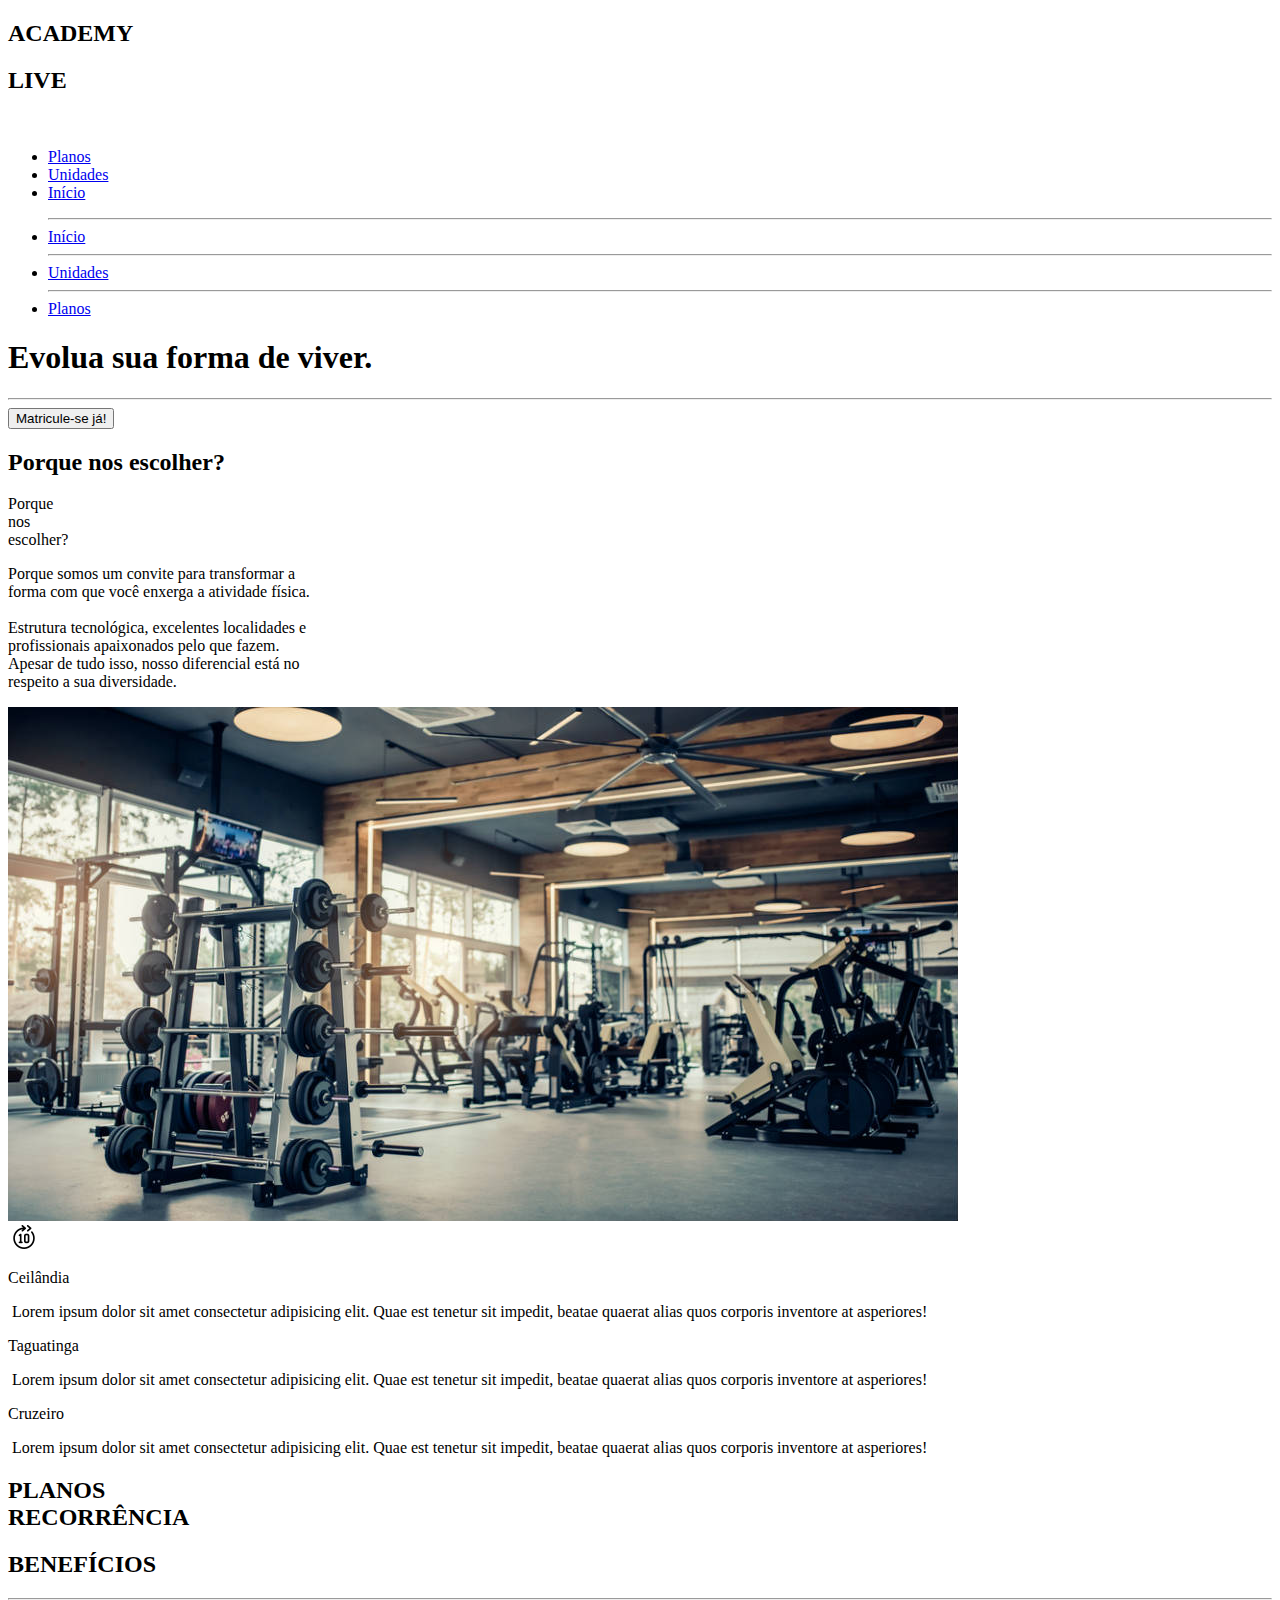
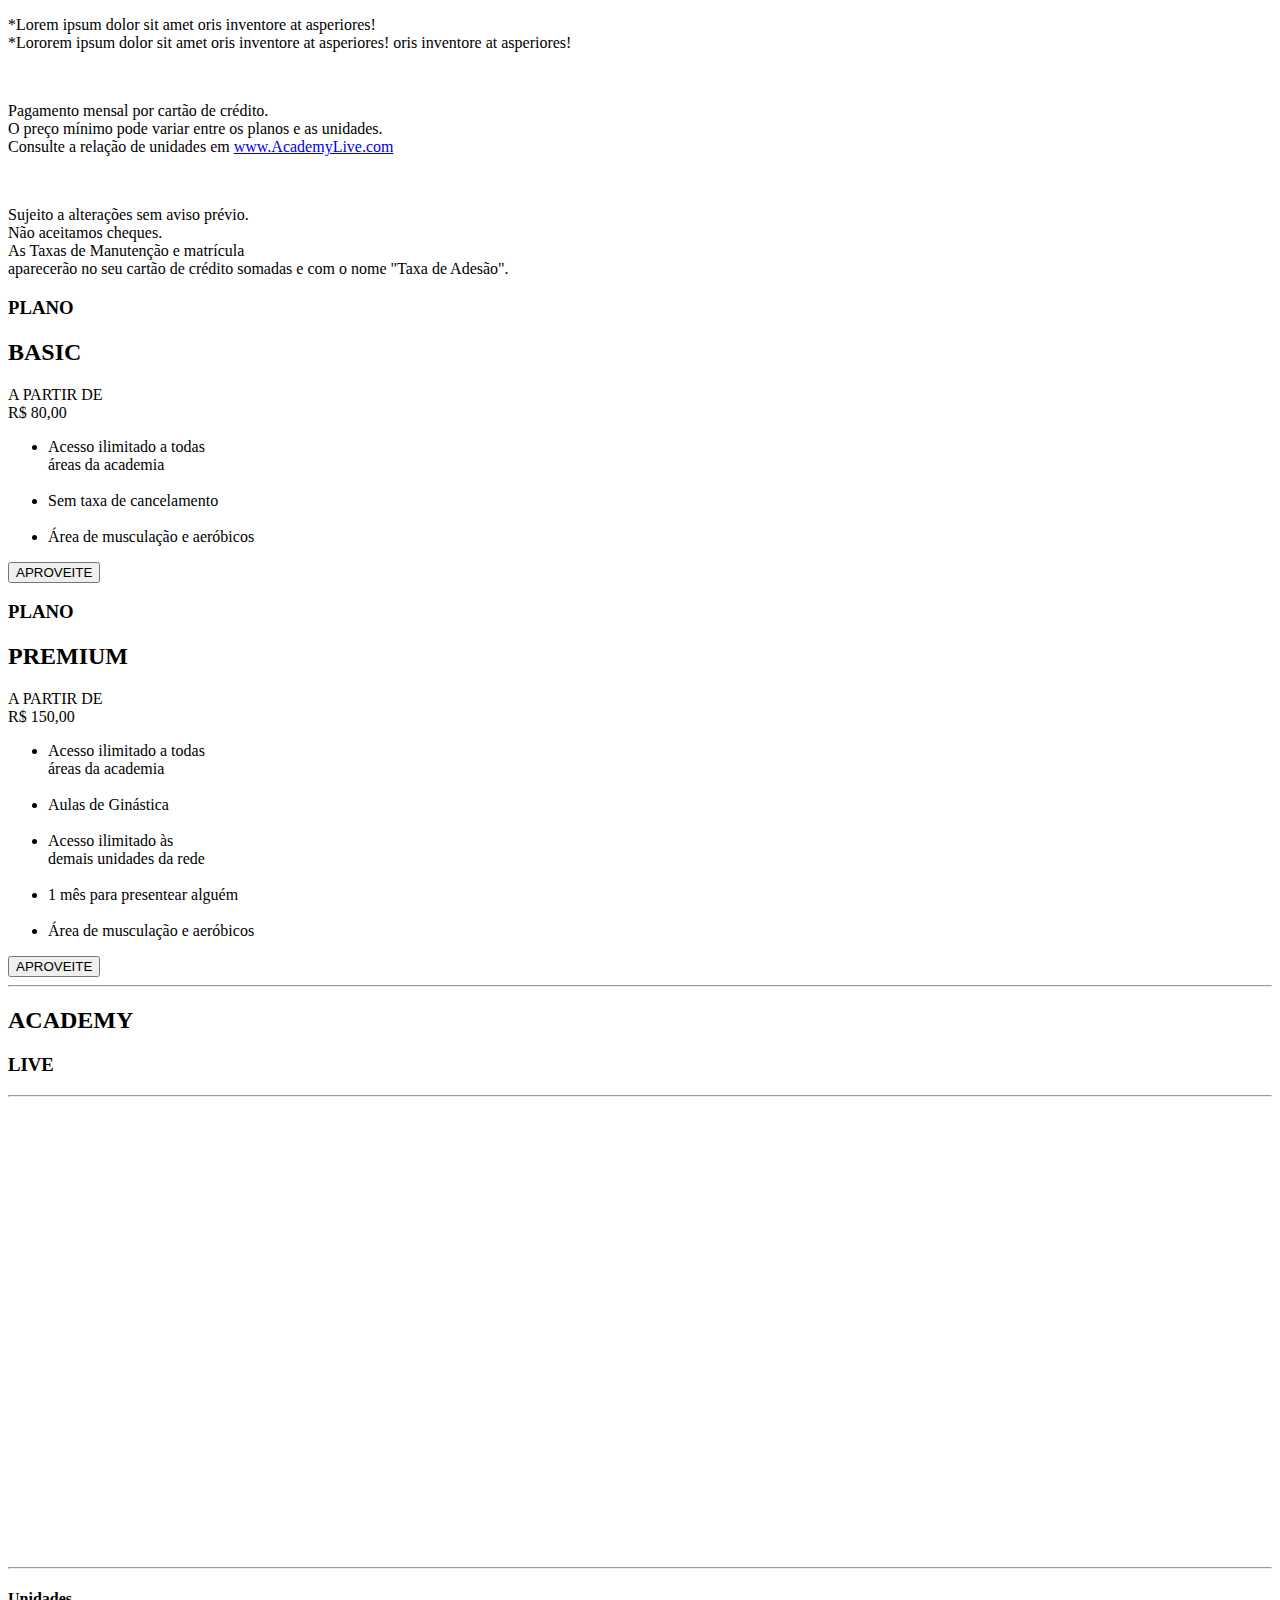
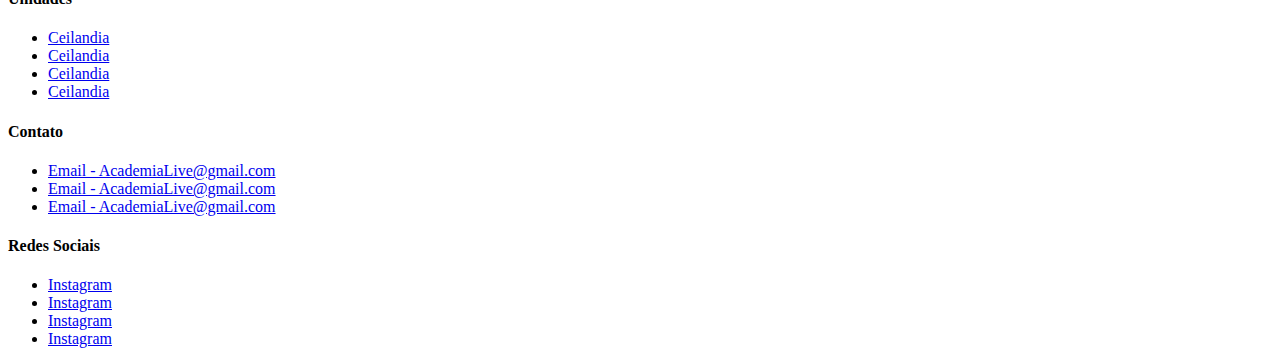
==== index.html @ 6fea3fb0 "Add files via upload" ====
<!DOCTYPE html>
<html lang="pt-br">

<head>
    <meta charset="UTF-8">
    <meta http-equiv="X-UA-Compatible" content="IE=edge">
    <meta name="viewport" content="width=device-width, initial-scale=1.0">
    <link rel="stylesheet" href="./css/style.css" type="text/css">
    <link rel="preconnect" href="https://fonts.googleapis.com">
    <link rel="preconnect" href="https://fonts.gstatic.com" crossorigin>
    <link href="https://fonts.googleapis.com/css2?family=Poppins:wght@200;300;500&display=swap" rel="stylesheet">
    <title>Academia</title>
</head>

<body>

    <!--Cabeçalho-->

    <header class="">
        <nav>
            <div class="nav-title">
                <h2>ACADEMY</h2>
                <h2>LIVE</h2>
            </div>
            <div class="btn-menu">
                <img id="menu" src="./css/menu.png" alt="">
            </div>

            <div class="nav-list">
                <ul>
                    <li><a href="#sec3">Planos</a></li>
                    <li><a href="#sec2">Unidades</a></li>
                    <li><a href="#sec1">Início</a></li>
                </ul>
            </div>

            <div id="nav-menu" class="hide nav-menu ">
                <ul>
                    <hr>
                    <li><a href="#sec1">Início</a></li>
                    <hr>
                    <li><a href="#sec2">Unidades</a></li>
                    <hr>
                    <li><a href="#sec3">Planos</a></li>
                    
                    
                </ul>
            </div>
            
        </nav>
    </header>

    <!--Corpo-->

    <main>
            <section id="sec1">
                <h1>
                    Evolua sua forma de viver.
                </h1>
                <hr>
                <a href="#"><button>Matricule-se já!</button></a>

                    <div class="container">
                       
                        <div class="texto-1">
                            <h2 class="texto-h2">Porque nos escolher?</h2>
        
                            <p class="p-texto">
                                Porque <br>
                                nos <br>
                                escolher?
                            </p>
                            <p>
                                Porque somos um convite para transformar a<br>
                                forma com que você enxerga a atividade física.<br>
                                <br>
                                Estrutura tecnológica, excelentes localidades e <br>
                                profissionais apaixonados pelo que fazem.<br>
                                Apesar de tudo isso, nosso diferencial está no<br>
                                respeito a sua diversidade.
                            </p>
                        </div>
                        <div id="texto-2" class="texto-2">
                            <video id="video" class="video"
                                src="./css/Halteres para academia em casa_ review de 3 versões, nacionais e importadas.mp4"
                                poster="./css/academia.jpg"></video>
                            <div id="controler" class="none">
                                <img id="retroceder" src="./css/retroceder.png" alt="">
                                <img id="avancar" src="./css/avancar.png" alt="">
                                <img id="play" src="./css/toque.png" alt="">
                                <img id="pause" src="./css/pausa.png" alt="">
        
                            </div>
                    </div>
            </section>
        </div>

        <section id="sec2">

            <div class="all-cards container">
                <div class="cards">
                    <p>Ceilândia</p>
                    <div class="unidades"><img src="./css/unidade-1.jpg" alt="">
                        <span>
                            Lorem ipsum dolor sit amet consectetur adipisicing elit. Quae est tenetur sit impedit, beatae
                            quaerat alias quos corporis inventore at asperiores!
                        </span>
                    </div>
                        
                    </div>

                <div class="cards">
                    <p>Taguatinga</p>
                    <div class="unidades"><img src="./css/unidade-2.jpg" alt="">
                        <span>
                        Lorem ipsum dolor sit amet consectetur adipisicing elit. Quae est tenetur sit impedit, beatae
                        quaerat alias quos corporis inventore at asperiores!
                        </span>
                    </div>
                </div>

                <div class="cards">
                    <p>Cruzeiro</p>
                    <div class="unidades"><img src="./css/unidade-1.jpg" alt="">
                        <span>
                            Lorem ipsum dolor sit amet consectetur adipisicing elit. Quae est tenetur sit impedit, beatae
                            quaerat alias quos corporis inventore at asperiores!
                        </span>
                    </div>
                    
                </div>
            </div>

        </section>

        <section id="sec3" class="container">
            <div class="text-card">
                <div class="title-card">
                    <h2>PLANOS<br>RECORRÊNCIA<br>
                    </h2>
                    <h2>BENEFÍCIOS</h2>
                </div>

                <hr>

                <div class="p-card">
                    <p>
                        *Lorem ipsum dolor sit amet oris inventore at asperiores! <br>*Lororem ipsum dolor sit amet oris
                        inventore at asperiores! oris inventore at asperiores!
                    </p>
                    <br>
                    <p>
                        Pagamento mensal por cartão de crédito.<br> O preço mínimo pode variar entre os planos e as
                        unidades.<br>
                        Consulte a relação de unidades em <a href="https://riquelme69.github.io/Academia/"
                            target="blank">www.AcademyLive.com</a>
                    </p>
                    <br>
                    <p>
                        Sujeito a alterações sem aviso prévio. <br>Não aceitamos cheques.<br> As Taxas de Manutenção e
                        matrícula <br>aparecerão
                        no seu cartão de crédito somadas e com o nome "Taxa de Adesão".
                    </p>
                </div>

            </div>

            <div class="planos1">
                <div class="planos">
                    <h3>PLANO</h3>
                    <h2>BASIC</h2>
                </div>
                <div class="card-valor">
                    <p>A PARTIR DE <br> R$ 80,00 </p>
                </div>
                <div class="plano">
                    <ul>
                        <li>
                            Acesso ilimitado a todas <br> áreas da academia
                        </li>
                        <br>
                        <li>
                            Sem taxa de cancelamento
                        </li>
                        <br>
                        <li>
                            Área de musculação e aeróbicos
                        </li>
                    </ul>
                </div>
                <a href="#"><button class="btn-aproveite">APROVEITE</button></a>
            </div>


            <div class="planos2">
                <div class="planos">
                    <h3>PLANO</h3>
                    <h2>PREMIUM</h2>
                </div>
                <div class="card-valor">
                    <p>A PARTIR DE <br> R$ 150,00</p>
                </div>
                <div class="plano">
                    <ul>
                        <li>
                            Acesso ilimitado a todas <br> áreas da academia
                        </li>
                        <br>
                        <li>
                            Aulas de Ginástica
                        </li>
                        <br>
                        <li>
                            Acesso ilimitado às <br>demais unidades da rede
                        </li>
                        <br>
                        <li>
                            1 mês para presentear alguém
                        </li>
                        <br>
                        <li>
                            Área de musculação e aeróbicos
                        </li>
                    </ul>
                </div>
                <a href="#"><button class="btn-aproveite">APROVEITE</button></a>
            </div>

        </section>

    <!--final-->

    <footer id="final">
        <div class="final-1 final-card">
            <div class="titulo-final">
                
                <hr>
                <h2>ACADEMY</h2>
                <h3>LIVE</h2>
                <hr>

            </div>
            
                <div class="mapa">
                    <iframe
                        src="https://www.google.com/maps/embed?pb=!1m18!1m12!1m3!1d30711.63481741004!2d-48.12841178748059!3d-15.806360791713054!2m3!1f0!2f0!3f0!3m2!1i1024!2i768!4f13.1!3m3!1m2!1s0x935bcc7db380028d%3A0xe009ea847833cf27!2sVida%20Fit%20Academia!5e0!3m2!1spt-BR!2sbr!4v1650405783123!5m2!1spt-BR!2sbr"
                        width="600" height="450" style="border:0;" allowfullscreen="" loading="lazy"
                        referrerpolicy="no-referrer-when-downgrade"></iframe>
                        <hr>
                </div>
        </div>
        <div class="final-card">
            <h4>Unidades</h4>
            <ul>
                <li>
                    <a href="#">Ceilandia</a>
                </li>
                <li>
                    <a href="#">Ceilandia</a>
                </li>
                <li>
                    <a href="#">Ceilandia</a>
                </li>
                <li>
                    <a href="#">Ceilandia</a>
                </li>
            </ul>
        </div>
        <div class="final-card">
            <h4>Contato</h4>
            <ul>
                <li>
                    <a href="#"> Email - AcademiaLive@gmail.com</a>
                </li>
                <li>
                    <a href="#"> Email - AcademiaLive@gmail.com</a>
                </li>
                <li>
                    <a href="#"> Email - AcademiaLive@gmail.com</a>
                </li>
            </ul>
        </div>
        <div class="final-card">
            <h4>Redes Sociais</h4>
            <ul>
                <li>
                    <a href="#">Instagram</a>
                </li>
                <li>
                    <a href="#">Instagram</a>
                </li>
                <li>
                    <a href="#">Instagram</a>
                </li>
                <li>
                    <a href="#">Instagram</a>
                </li>
            </ul>
        </div>
    </footer>
</body>
<script src="script.js"></script>

</html>
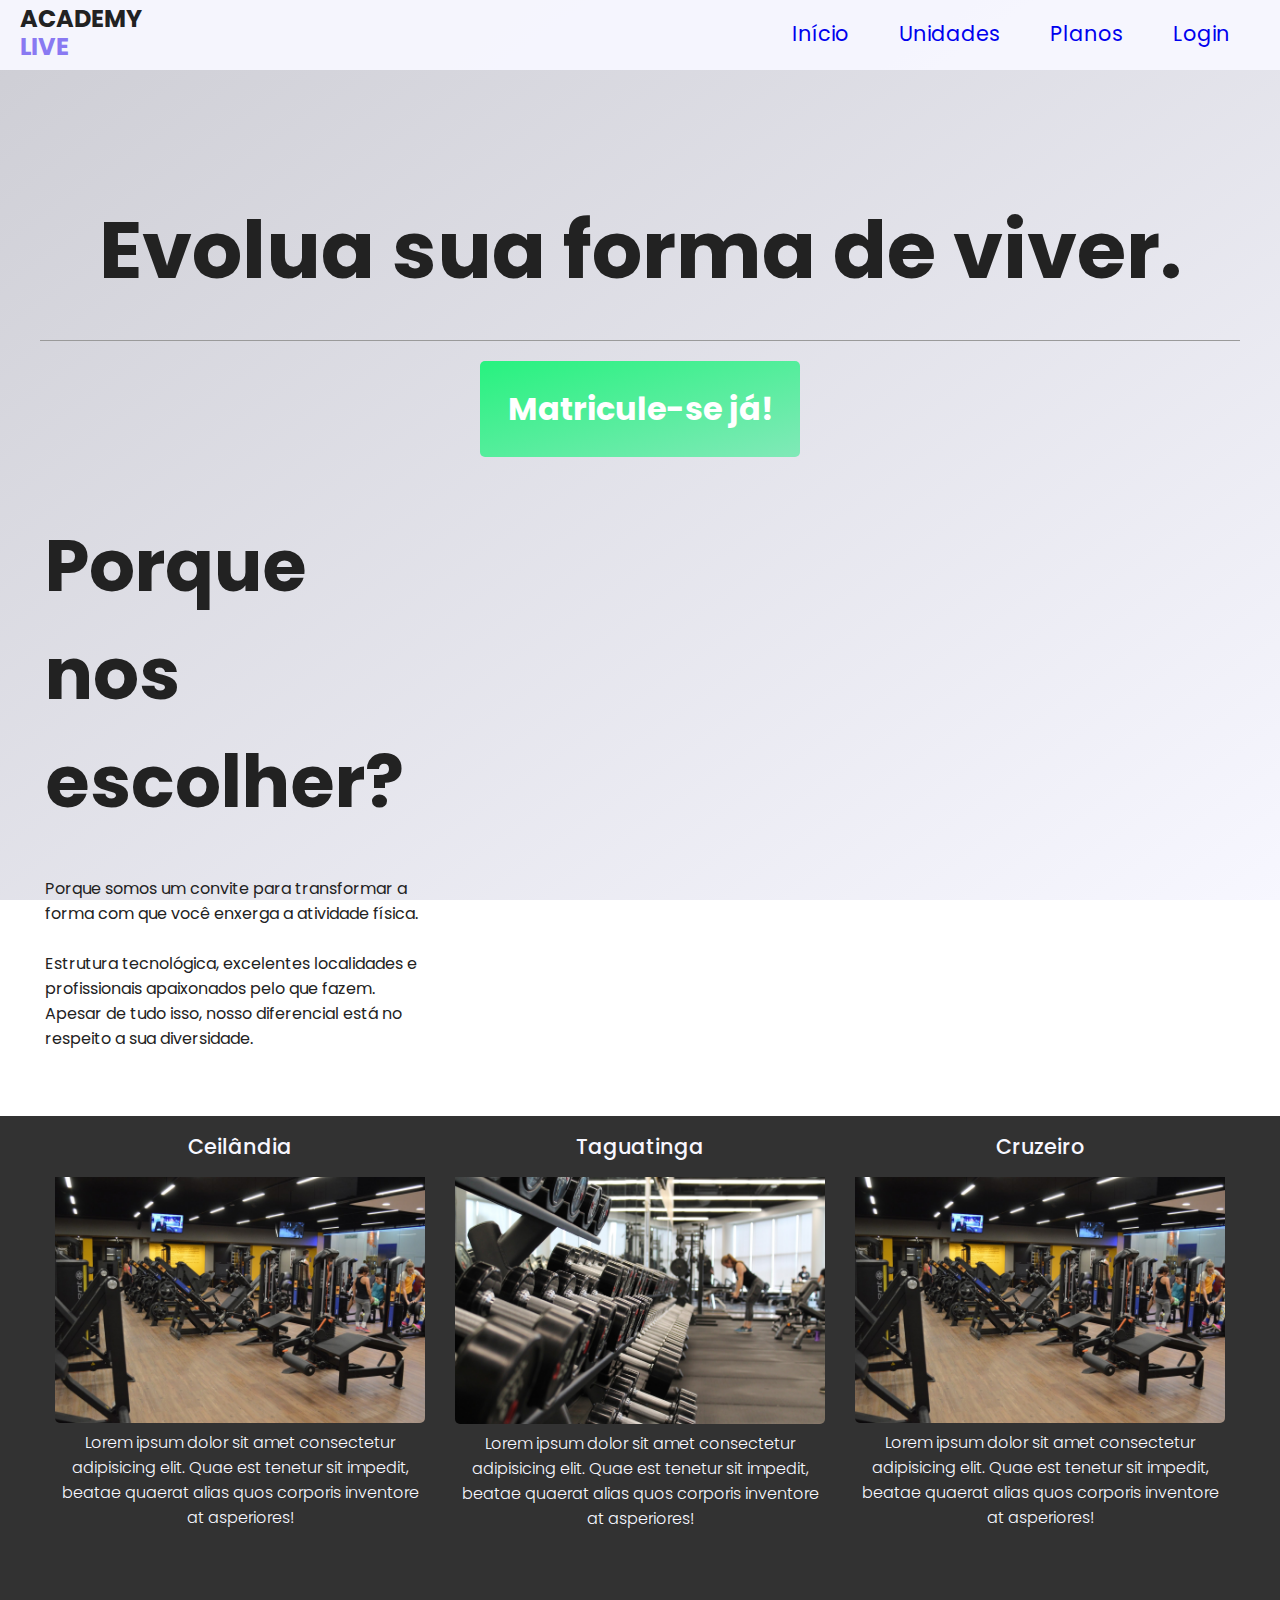
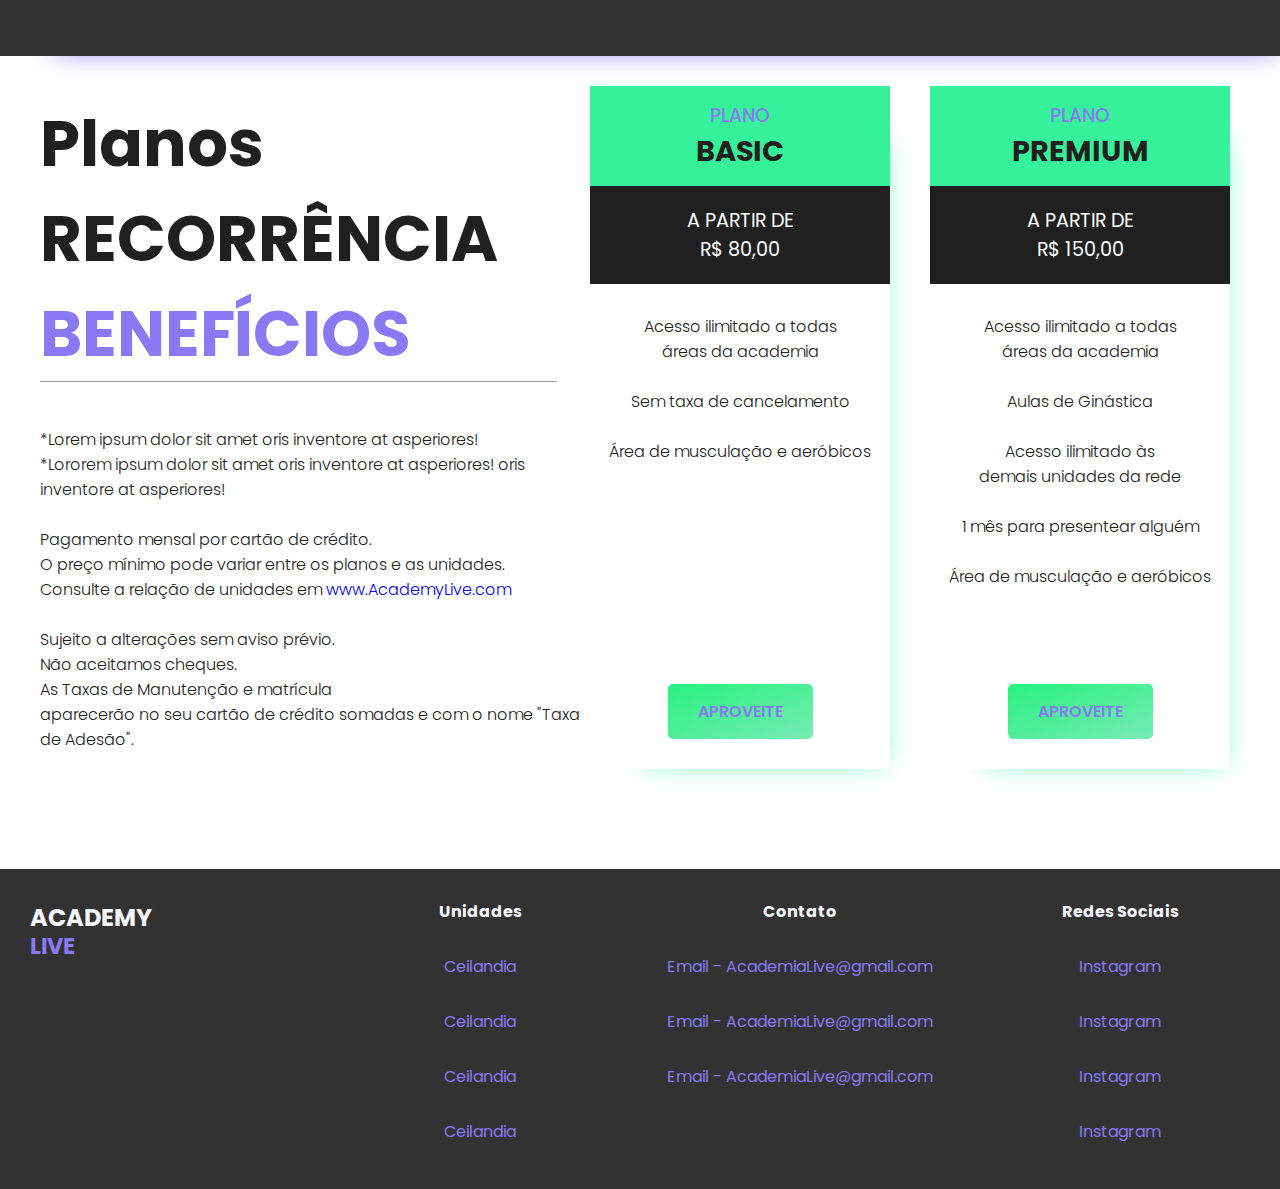
==== commit 6ca49e64: "Atualizando" ====
--- a/index.html
+++ b/index.html
@@ -9,28 +9,29 @@
     <link rel="preconnect" href="https://fonts.googleapis.com">
     <link rel="preconnect" href="https://fonts.gstatic.com" crossorigin>
     <link href="https://fonts.googleapis.com/css2?family=Poppins:wght@200;300;500&display=swap" rel="stylesheet">
-    <title>Academia</title>
+    <link rel="shortcut icon" href="./css/academia.png" type="image/x-icon">
+    <title>Academy Live</title>
 </head>
 
 <body>
-
     <!--Cabeçalho-->
 
-    <header class="">
+    <header>
         <nav>
             <div class="nav-title">
                 <h2>ACADEMY</h2>
-                <h2>LIVE</h2>
+                <h2 href="./index.html"><a href="./index.html">LIVE</a></h2>
             </div>
             <div class="btn-menu">
-                <img id="menu" src="./css/menu.png" alt="">
+                <img id="menu" src="./css/images-index/menu.png" alt="">
             </div>
 
             <div class="nav-list">
                 <ul>
+                    <li><a href="./login.html" target="_blank">Login</a></li>
                     <li><a href="#sec3">Planos</a></li>
                     <li><a href="#sec2">Unidades</a></li>
-                    <li><a href="#sec1">Início</a></li>
+                    <li><a href="./index.html">Início</a></li>
                 </ul>
             </div>
 
@@ -42,212 +43,212 @@
                     <li><a href="#sec2">Unidades</a></li>
                     <hr>
                     <li><a href="#sec3">Planos</a></li>
-                    
-                    
+                    <hr>
+                    <li><a href="./login.html">Login</a></li>
+
+
                 </ul>
             </div>
-            
+
         </nav>
     </header>
 
     <!--Corpo-->
 
-    <main>
-            <section id="sec1">
-                <h1>
-                    Evolua sua forma de viver.
-                </h1>
-                <hr>
-                <a href="#"><button>Matricule-se já!</button></a>
-
-                    <div class="container">
-                       
-                        <div class="texto-1">
-                            <h2 class="texto-h2">Porque nos escolher?</h2>
-        
-                            <p class="p-texto">
-                                Porque <br>
-                                nos <br>
-                                escolher?
-                            </p>
-                            <p>
-                                Porque somos um convite para transformar a<br>
-                                forma com que você enxerga a atividade física.<br>
-                                <br>
-                                Estrutura tecnológica, excelentes localidades e <br>
-                                profissionais apaixonados pelo que fazem.<br>
-                                Apesar de tudo isso, nosso diferencial está no<br>
-                                respeito a sua diversidade.
-                            </p>
-                        </div>
-                        <div id="texto-2" class="texto-2">
-                            <video id="video" class="video"
-                                src="./css/Halteres para academia em casa_ review de 3 versões, nacionais e importadas.mp4"
-                                poster="./css/academia.jpg"></video>
-                            <div id="controler" class="none">
-                                <img id="retroceder" src="./css/retroceder.png" alt="">
-                                <img id="avancar" src="./css/avancar.png" alt="">
-                                <img id="play" src="./css/toque.png" alt="">
-                                <img id="pause" src="./css/pausa.png" alt="">
-        
-                            </div>
+    <div class="container">
+        <section id="sec1">
+            <h1>
+                Evolua sua forma de viver.
+            </h1>
+            <hr>
+            <a href="#"><button>Matricule-se já!</button></a>
+
+            <div class="container">
+                <div class="texto-1">
+                    <div class="p-texto">
+                        <p>Porque<br>
+                            nos<br>
+                            escolher?</p>
                     </div>
-            </section>
-        </div>
-
-        <section id="sec2">
-
-            <div class="all-cards container">
-                <div class="cards">
-                    <p>Ceilândia</p>
-                    <div class="unidades"><img src="./css/unidade-1.jpg" alt="">
-                        <span>
-                            Lorem ipsum dolor sit amet consectetur adipisicing elit. Quae est tenetur sit impedit, beatae
-                            quaerat alias quos corporis inventore at asperiores!
-                        </span>
+                    <div>
+                        <p>
+                            Porque somos um convite para transformar a<br>
+                            forma com que você enxerga a atividade física.<br>
+                            <br>
+                            Estrutura tecnológica, excelentes localidades e <br>
+                            profissionais apaixonados pelo que fazem.<br>
+                            Apesar de tudo isso, nosso diferencial está no<br>
+                            respeito a sua diversidade.
+                        </p>
                     </div>
-                        
+
+                </div>
+                <div id="texto-2" class="texto-2">
+                    <video id="video" class="video" src="./css/academia-video.mp4"></video>
+                    <div id="controler" class="none">
+                        <img id="retroceder" src="./css/images-index/retroceder.png" alt="">
+                        <img id="avancar" src="./css/images-index/avancar.png" alt="">
+                        <img id="play" src="./css/images-index/toque.png" alt="">
+                        <img id="pause" src="./css/images-index/pausa.png" alt="">
+
                     </div>
-
-                <div class="cards">
-                    <p>Taguatinga</p>
-                    <div class="unidades"><img src="./css/unidade-2.jpg" alt="">
-                        <span>
+                </div>
+        </section>
+    </div>
+
+    <section id="sec2">
+
+        <div class="all-cards">
+            <div class="cards">
+                <p>Ceilândia</p>
+                <div class="unidades"><img src="./css/images-index/unidade-1.jpg" alt="">
+                    <span>
                         Lorem ipsum dolor sit amet consectetur adipisicing elit. Quae est tenetur sit impedit, beatae
                         quaerat alias quos corporis inventore at asperiores!
-                        </span>
-                    </div>
-                </div>
-
-                <div class="cards">
-                    <p>Cruzeiro</p>
-                    <div class="unidades"><img src="./css/unidade-1.jpg" alt="">
-                        <span>
-                            Lorem ipsum dolor sit amet consectetur adipisicing elit. Quae est tenetur sit impedit, beatae
-                            quaerat alias quos corporis inventore at asperiores!
-                        </span>
-                    </div>
-                    
-                </div>
-            </div>
-
-        </section>
-
-        <section id="sec3" class="container">
-            <div class="text-card">
-                <div class="title-card">
-                    <h2>PLANOS<br>RECORRÊNCIA<br>
-                    </h2>
-                    <h2>BENEFÍCIOS</h2>
-                </div>
-
-                <hr>
-
-                <div class="p-card">
-                    <p>
-                        *Lorem ipsum dolor sit amet oris inventore at asperiores! <br>*Lororem ipsum dolor sit amet oris
-                        inventore at asperiores! oris inventore at asperiores!
-                    </p>
-                    <br>
-                    <p>
-                        Pagamento mensal por cartão de crédito.<br> O preço mínimo pode variar entre os planos e as
-                        unidades.<br>
-                        Consulte a relação de unidades em <a href="https://riquelme69.github.io/Academia/"
-                            target="blank">www.AcademyLive.com</a>
-                    </p>
-                    <br>
-                    <p>
-                        Sujeito a alterações sem aviso prévio. <br>Não aceitamos cheques.<br> As Taxas de Manutenção e
-                        matrícula <br>aparecerão
-                        no seu cartão de crédito somadas e com o nome "Taxa de Adesão".
-                    </p>
-                </div>
-
-            </div>
-
-            <div class="planos1">
-                <div class="planos">
-                    <h3>PLANO</h3>
-                    <h2>BASIC</h2>
-                </div>
-                <div class="card-valor">
-                    <p>A PARTIR DE <br> R$ 80,00 </p>
-                </div>
-                <div class="plano">
-                    <ul>
-                        <li>
-                            Acesso ilimitado a todas <br> áreas da academia
-                        </li>
-                        <br>
-                        <li>
-                            Sem taxa de cancelamento
-                        </li>
-                        <br>
-                        <li>
-                            Área de musculação e aeróbicos
-                        </li>
-                    </ul>
-                </div>
-                <a href="#"><button class="btn-aproveite">APROVEITE</button></a>
-            </div>
-
-
-            <div class="planos2">
-                <div class="planos">
-                    <h3>PLANO</h3>
-                    <h2>PREMIUM</h2>
-                </div>
-                <div class="card-valor">
-                    <p>A PARTIR DE <br> R$ 150,00</p>
-                </div>
-                <div class="plano">
-                    <ul>
-                        <li>
-                            Acesso ilimitado a todas <br> áreas da academia
-                        </li>
-                        <br>
-                        <li>
-                            Aulas de Ginástica
-                        </li>
-                        <br>
-                        <li>
-                            Acesso ilimitado às <br>demais unidades da rede
-                        </li>
-                        <br>
-                        <li>
-                            1 mês para presentear alguém
-                        </li>
-                        <br>
-                        <li>
-                            Área de musculação e aeróbicos
-                        </li>
-                    </ul>
-                </div>
-                <a href="#"><button class="btn-aproveite">APROVEITE</button></a>
-            </div>
-
-        </section>
+                    </span>
+                </div>
+
+            </div>
+
+            <div class="cards">
+                <p>Taguatinga</p>
+                <div class="unidades"><img src="./css/images-index/unidade-2.jpg" alt="">
+                    <span>
+                        Lorem ipsum dolor sit amet consectetur adipisicing elit. Quae est tenetur sit impedit, beatae
+                        quaerat alias quos corporis inventore at asperiores!
+                    </span>
+                </div>
+            </div>
+
+            <div class="cards">
+                <p>Cruzeiro</p>
+                <div class="unidades"><img src="./css/images-index/unidade-1.jpg" alt="">
+                    <span>
+                        Lorem ipsum dolor sit amet consectetur adipisicing elit. Quae est tenetur sit impedit, beatae
+                        quaerat alias quos corporis inventore at asperiores!
+                    </span>
+                </div>
+
+            </div>
+        </div>
+
+    </section>
+
+    <section id="sec3" class="container">
+        <div class="text-card" class="container">
+            <div class="title-card">
+                <h2>Planos</h2>
+                <h2>RECORRÊNCIA</h2>
+                <h2>BENEFÍCIOS</h2>
+            </div>
+
+            <hr>
+
+            <div class="p-card">
+                <p>
+                    *Lorem ipsum dolor sit amet oris inventore at asperiores! <br>*Lororem ipsum dolor sit amet oris
+                    inventore at asperiores! oris inventore at asperiores!
+                </p>
+                <br>
+                <p>
+                    Pagamento mensal por cartão de crédito.<br> O preço mínimo pode variar entre os planos e as
+                    unidades.<br>
+                    Consulte a relação de unidades em <a href="https://riquelme69.github.io/Academia/"
+                        target="blank">www.AcademyLive.com</a>
+                </p>
+                <br>
+                <p>
+                    Sujeito a alterações sem aviso prévio. <br>Não aceitamos cheques.<br> As Taxas de Manutenção e
+                    matrícula <br>aparecerão
+                    no seu cartão de crédito somadas e com o nome "Taxa de Adesão".
+                </p>
+            </div>
+
+        </div>
+
+        <div class="planos1">
+            <div class="planos">
+                <h3>PLANO</h3>
+                <h2>BASIC</h2>
+            </div>
+            <div class="card-valor">
+                <p>A PARTIR DE <br> R$ 80,00 </p>
+            </div>
+            <div class="plano">
+                <ul>
+                    <li>
+                        Acesso ilimitado a todas <br> áreas da academia
+                    </li>
+                    <br>
+                    <li>
+                        Sem taxa de cancelamento
+                    </li>
+                    <br>
+                    <li>
+                        Área de musculação e aeróbicos
+                    </li>
+                </ul>
+            </div>
+            <a href="#"><button class="btn-aproveite">APROVEITE</button></a>
+        </div>
+
+
+        <div class="planos2">
+            <div class="planos">
+                <h3>PLANO</h3>
+                <h2>PREMIUM</h2>
+            </div>
+            <div class="card-valor">
+                <p>A PARTIR DE <br> R$ 150,00</p>
+            </div>
+            <div class="plano">
+                <ul>
+                    <li>
+                        Acesso ilimitado a todas <br> áreas da academia
+                    </li>
+                    <br>
+                    <li>
+                        Aulas de Ginástica
+                    </li>
+                    <br>
+                    <li>
+                        Acesso ilimitado às <br>demais unidades da rede
+                    </li>
+                    <br>
+                    <li>
+                        1 mês para presentear alguém
+                    </li>
+                    <br>
+                    <li>
+                        Área de musculação e aeróbicos
+                    </li>
+                </ul>
+            </div>
+            <a href="#"><button class="btn-aproveite">APROVEITE</button></a>
+        </div>
+
+    </section>
 
     <!--final-->
 
     <footer id="final">
         <div class="final-1 final-card">
             <div class="titulo-final">
-                
+
                 <hr>
                 <h2>ACADEMY</h2>
                 <h3>LIVE</h2>
+                    <hr>
+
+            </div>
+
+            <div class="mapa">
+                <iframe
+                    src="https://www.google.com/maps/embed?pb=!1m18!1m12!1m3!1d30711.63481741004!2d-48.12841178748059!3d-15.806360791713054!2m3!1f0!2f0!3f0!3m2!1i1024!2i768!4f13.1!3m3!1m2!1s0x935bcc7db380028d%3A0xe009ea847833cf27!2sVida%20Fit%20Academia!5e0!3m2!1spt-BR!2sbr!4v1650405783123!5m2!1spt-BR!2sbr"
+                    width="600" height="450" style="border:0;" allowfullscreen="" loading="lazy"
+                    referrerpolicy="no-referrer-when-downgrade"></iframe>
                 <hr>
-
-            </div>
-            
-                <div class="mapa">
-                    <iframe
-                        src="https://www.google.com/maps/embed?pb=!1m18!1m12!1m3!1d30711.63481741004!2d-48.12841178748059!3d-15.806360791713054!2m3!1f0!2f0!3f0!3m2!1i1024!2i768!4f13.1!3m3!1m2!1s0x935bcc7db380028d%3A0xe009ea847833cf27!2sVida%20Fit%20Academia!5e0!3m2!1spt-BR!2sbr!4v1650405783123!5m2!1spt-BR!2sbr"
-                        width="600" height="450" style="border:0;" allowfullscreen="" loading="lazy"
-                        referrerpolicy="no-referrer-when-downgrade"></iframe>
-                        <hr>
-                </div>
+            </div>
         </div>
         <div class="final-card">
             <h4>Unidades</h4>
@@ -298,6 +299,8 @@
             </ul>
         </div>
     </footer>
+    </div>
+
 </body>
 <script src="script.js"></script>
 
--- a/css/style.css
+++ b/css/style.css
@@ -0,0 +1,576 @@
+* {
+    margin: 0;
+    padding: 0%;
+    text-decoration: none;
+    list-style: none;
+    box-sizing: border-box;
+    box-sizing: border-box;
+    font-family: 'Poppins', Arial, sans-serif;
+}
+
+.container {
+    max-width: 1200px;
+    margin: 0 auto;
+}
+body {
+    background-image: linear-gradient(to bottom right, #CDCDD4, #F7F7FF);
+    background-attachment: fixed;
+    width: 100%;
+    height: 100vh;
+    color: #222222;
+    overflow-x: hidden;
+}
+
+/* HEADER */
+
+header {
+    background-color: #f7f7fff1;
+    height: 70px;
+    width: 100%;
+}
+
+header .nav-list ul {
+    float: right;
+}
+
+header .nav-list ul li {
+    float: right;
+    padding-right: 50px;
+    font-size: 1.3rem;
+}
+
+header .nav-title {
+    display: inline-block;
+    color: #222222;
+}
+
+header .nav-title h2 {
+    line-height: 18px;
+    margin-left: 20px;
+    margin-top: 10px;
+}
+header .nav-list{
+    display: block;
+    float: right;
+    padding-top: 18px;
+    color: #222222;
+}
+header .nav-title h2 a{
+    color: #8979F2;
+    cursor: pointer;
+}
+
+header .nav-title h2 a:visited{
+    color: #8979F2;
+}
+header .nav-title h2 a:hover {
+    color: #35F29A;
+    transition:all .3s ease-in;
+}
+header .nav-list a:visited{
+    text-decoration: none;
+    color: #222222;
+}
+
+header .nav-list a:hover, .nav-menu a:hover {
+    text-decoration: none;
+    transition: color .5s;
+    color: #35F29A;
+    text-decoration: underline;
+}
+
+/* Style do Menu */
+
+.btn-menu {
+    float: right;
+    margin-top: 20px;
+    margin-right: 20px;
+    display: none;
+    cursor: pointer;
+}
+
+header .nav-menu {
+    background-color: #f7f7fff1;
+    text-align: center;
+    font-size: 1.2rem;
+    position: absolute;
+    width: 100%;
+    transition:transform .3s ease-in;
+}
+header .nav-menu a:visited{
+    color: #222222;
+    cursor: pointer;
+}
+header .nav-menu a:visited{
+    color: #222222;
+}
+header .nav-menu a:hover{
+    transition: color .3s;
+    color: #35F29A;
+}
+header .nav-menu ul li {
+    text-align: center;
+    margin: 0 auto;
+    width: 80%;
+    margin-top: 4px;
+}
+header .hide {
+    overflow: hidden;
+    transform: translateY(-200px);
+}
+
+/* MAIN  - SEC 1*/
+#sec1 h1 {
+    font-size: 5rem;
+    text-align: center;
+    padding-top: 100px;
+    padding-bottom: 30px;
+    margin-top: 20px;
+}
+
+#sec1 hr {
+    border-width: 0;
+    height: 1px;
+    border-top-width: 1px;
+    padding-bottom: 20px;
+}
+
+#sec1 button {
+    border: none;
+    border-radius: 5px;
+    display: block;
+    margin: auto;
+    background-image: linear-gradient(to bottom right, #27F27F, #81e9b8);
+    width: 20rem;
+    height: 6rem;
+    font-size: 2.0rem;
+    font-weight: bold;
+    color: white;
+    cursor: pointer;
+    transition: .3s;
+}
+
+#sec1 button:hover {
+    color: #202020;
+    transition: .3s;
+}
+
+#sec1 .p-texto {
+    font-size: 4.5rem;
+    font-weight: bold;
+}
+
+#sec1 .texto-h2 {
+    font-size: 4.5rem;
+    font-weight: bold;
+    display: none;
+}
+
+#sec1 p {
+    padding: 5px;
+    margin-bottom: 30px;
+}
+
+#sec1 .texto-1 {
+    width: 500px;
+    display: inline-block;
+    margin-top: 50px;
+    align-items: center;
+}
+
+#sec1 .texto-2 {
+    position: relative;
+    display: inline-block;
+    max-width: 640px;
+    max-height: 360px;
+}
+
+#sec1 .texto-2 .video {
+    width: 100%;
+    margin-bottom: 50px;
+    border-radius: 10px;
+}
+
+#sec1 .texto-2 #controler {
+    position: absolute;
+    display: flex;
+    justify-content: center;
+    top: 0;
+    width: 100%;
+    height: 100%;
+    transition: opacity .3s ease-in;
+}
+
+.none {
+    opacity: 0;
+}
+
+#sec1 .texto-2 #controler img {
+    position: relative;
+    top: 85%;
+    width: 30px;
+    height: 30px;
+    margin-left: 20px;
+    cursor: pointer;
+}
+
+/* MAIN  - SEC 2*/
+
+#sec2 {
+    box-shadow: 25px 25px 25px -30px #8979F2;
+    background-color: #323232;
+    margin-top: 30px;
+    padding-bottom: 30px;
+}
+
+#sec2 .cards {
+    width: 400px;
+
+    text-align: center;
+    padding: 15px;
+    border-radius: 5px;
+    height: 510px;
+}
+
+#sec2 .all-cards {
+    display: flex;
+    justify-content: center;
+}
+
+#sec2 p {
+    font-size: 1.3rem;
+    font-weight: 500;
+    color: #F7F7FF;
+}
+
+#sec2 .unidades {
+    height: 15rem;
+}
+
+#sec2 .all-cards .cards span {
+    font-weight: 300;
+    color: #F7F7FF;
+
+}
+
+#sec2 .cards img {
+    width: 100%;
+    border-radius: 5px;
+    padding-top: 15px;
+    cursor: pointer;
+    transition: .8s;
+}
+
+#sec2 .cards img:hover {
+    box-shadow: 25px 25px 25px -25px #8979F2;
+    transform: scale(1.05);
+    transition: .8s;
+}
+
+#sec2 .all-cards-teste {
+    display: none;
+}
+
+/* SEC 3*/
+
+#sec3 {
+    display: flex;
+    justify-content: right;
+    text-align: center;
+    width: 100%;
+    flex-wrap: nowrap;
+}
+
+#sec3 .text-card {
+    text-align: left;
+    margin-top: 40px;
+}
+
+#sec3 .text-card h2 {
+    font-size: 4.0rem;
+}
+
+#sec3 hr {
+    border-width: 0;
+    height: 1px;
+    width: 94%;
+    border-top-width: 1px;
+    padding-bottom: 20px;
+}
+
+#sec3 .text-card .title-card h2:last-child {
+    color: #8979F2;
+}
+#sec3 .p-card p {
+    font-size: 1.0rem;
+    font-weight: 300;
+    max-width: 550px;
+}
+
+#sec3 .p-card p:first-child {
+    margin-top: 25px;
+}
+
+#sec3 .plano {
+    height: 400px;
+    width: 300px;
+
+}
+
+#sec3 .planos {
+    background-color: #35F29A;
+    height: 100px;
+    width: 300px;
+    padding-top: 15px;
+}
+
+#sec3 h3 {
+    font-weight: 500;
+    color: #8979F2;
+}
+
+#sec3 h2 {
+    font-size: 1.8rem;
+    font-weight: bold;
+    color: #202020;
+}
+
+#sec3 ul li {
+    font-weight: 300;
+    color: #202020;
+
+}
+
+#sec3 ul {
+    padding-top: 30px;
+}
+
+.planos1 {
+    margin-top: 30px;
+    background-color: #fff;
+    box-shadow: 25px 25px 25px -30px #7cfabf;
+}
+
+.planos2 {
+    margin-top: 30px;
+    margin-left: 40px;
+    margin-right: 10px;
+    background-color: #fff;
+    box-shadow: 25px 25px 25px -30px #7cfabf;
+}
+
+.card-valor {
+    background-color: #202020;
+    padding-top: 20px;
+    padding-bottom: 20px;
+    color: #fff;
+    font-size: 1.2rem;
+}
+
+#sec3 button {
+    text-decoration: none;
+    border: none;
+    padding: 15px 30px;
+    margin-bottom: 30px;
+    border-radius: 5px;
+    cursor: pointer;
+    background-image: linear-gradient(to bottom right, #27F27F, #77ebb5);
+    font-size: 1.0rem;
+    font-weight: 600;
+    color: #8979F2;
+    transition: .8s;
+}
+
+#sec3 .btn-aproveite:hover {
+    transition: .8s;
+    color: #fff;
+}
+
+/* FOOTER - Final */
+
+#final {
+    display: flex;
+    justify-content: center;
+    align-items: center;
+    background-color: #323232;
+    color: #F7F7FF;
+    margin-top: 100px;
+}
+
+.final-card {
+    width: 300px;
+    height: 300px;
+    margin: 10px;
+    text-align: center;
+    padding-top: 10px;
+    font-size: 1.0rem;
+}
+
+footer .final-1 {
+    display: flex;
+    flex-direction: column;
+    align-items: left;
+    padding-left: 20px;
+
+}
+
+footer .final-1 .titulo-final h2 {
+    display: flex;
+    line-height: 18px;
+    margin-top: 20px;
+}
+
+footer .final-1 .titulo-final h3 {
+    color: #8979F2;
+    display: flex;
+    line-height: 18px;
+    margin-top: 10px;
+    font-size: 1.4rem
+}
+
+footer .mapa iframe {
+    width: 350px;
+    height: 200px;
+    margin-top: 20px;
+}
+
+footer a {
+    text-decoration: none;
+    color: #8979F2;
+}
+
+footer a:hover {
+    color: white;
+    transition: all .3s;
+}
+
+
+footer ul li {
+    padding-top: 30px;
+}
+
+footer h4 {
+    margin-top: 10px;
+}
+
+footer hr {
+    display: none;
+}
+
+@media screen and (max-width: 1170px) {
+    #sec3 {
+        flex-wrap: wrap;
+        align-items: center;
+        justify-content: center;
+    }
+
+    #sec3 .text-card {
+        width: 900px;
+        text-align: center;
+        margin: 0 auto;
+        margin-bottom: 30px;
+    }
+
+    #sec3 .planos1 {
+        max-width: 300px;
+        margin: 5px;
+
+    }
+
+    #sec3 .planos2 {
+        max-width: 300px;
+        margin: 5px;
+    }
+    #sec3 .p-card p {
+        display: inline-block;
+    }
+
+}
+
+@media screen and (max-width: 1160px) {
+    #sec1 .container {
+        display: flex;
+        align-items: center;
+        justify-content: center;
+        flex-direction: column;
+    }
+
+    #sec1 .texto-1 {
+        text-align: center;
+    }
+}
+
+@media screen and (max-width: 1120px) {
+    #final {
+        flex-wrap: wrap;
+        align-items: center;
+        justify-content: center;
+    }
+
+    #final .final-1 {
+        width: 900px;
+        height: 450px;
+    }
+
+    #final .final-1 .mapa iframe {
+        max-width: 300px;
+        height: 300px;
+        margin-bottom: 30px;
+    }
+
+    #final hr {
+        display: block;
+    }
+
+
+    #final .titulo-final {
+        margin: 0 auto;
+    }
+
+    #final .titulo-final h3 {
+        margin-bottom: 20px;
+    }
+}
+@media screen and (max-width: 700px){
+    header .nav-list {
+        display: none;
+    }
+    .btn-menu {
+        display: inline;
+    }
+}
+@media screen and (min-width: 701px){
+    header .nav-menu {
+        display: none;
+    }
+}
+
+@media screen and (max-width: 580px) {
+    #sec1 .texto-1 {
+        max-width: 100%;
+        margin-left: 5px;
+        margin-right: 5px;
+    }
+
+    #sec1 .p-texto {
+        font-size: 50px;
+    }
+
+    #sec3 .text-card h2 {
+        font-size: 50px;
+    }
+
+    #sec3 .text-card {
+        max-width: 100%;
+        margin-left: 5px;
+        margin-right: 5px;
+    }
+
+    .all-cards {
+        flex-direction: column;
+        justify-content: center;
+        align-items: center
+    }
+
+    
+}